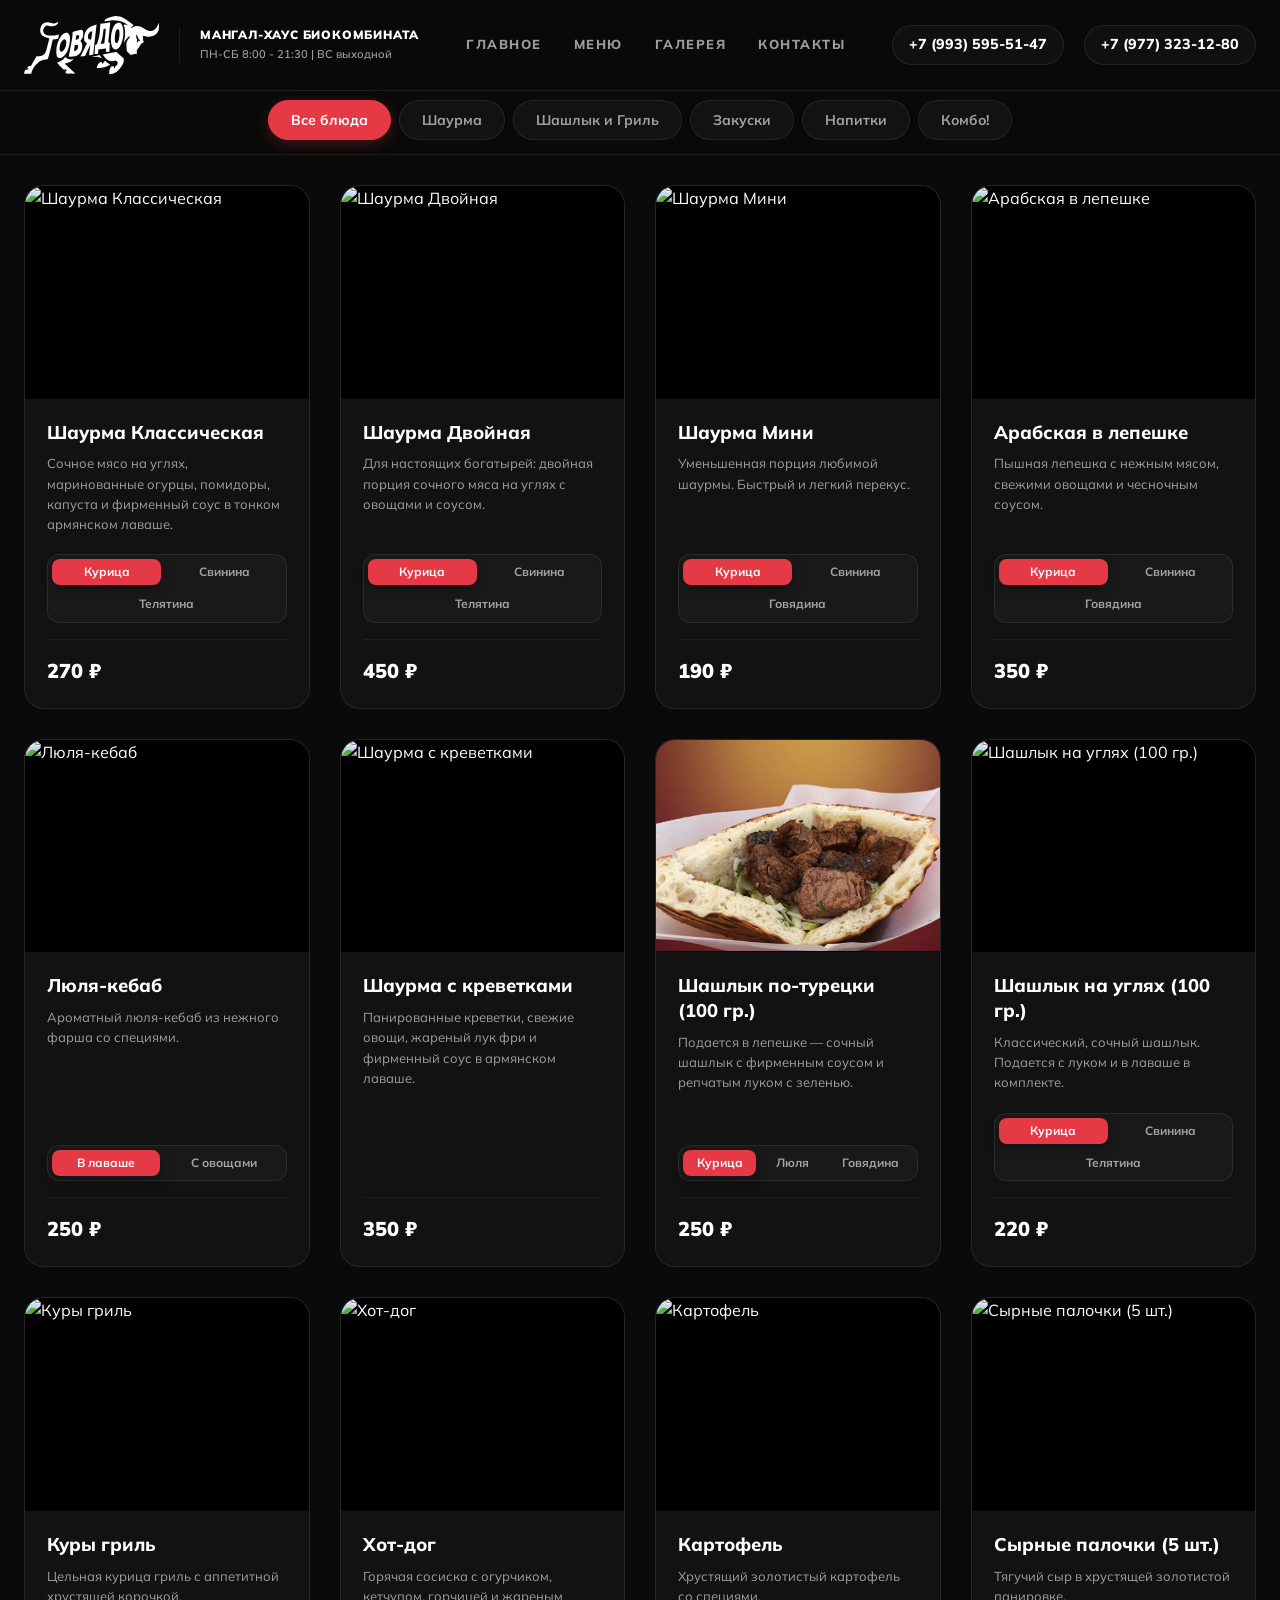
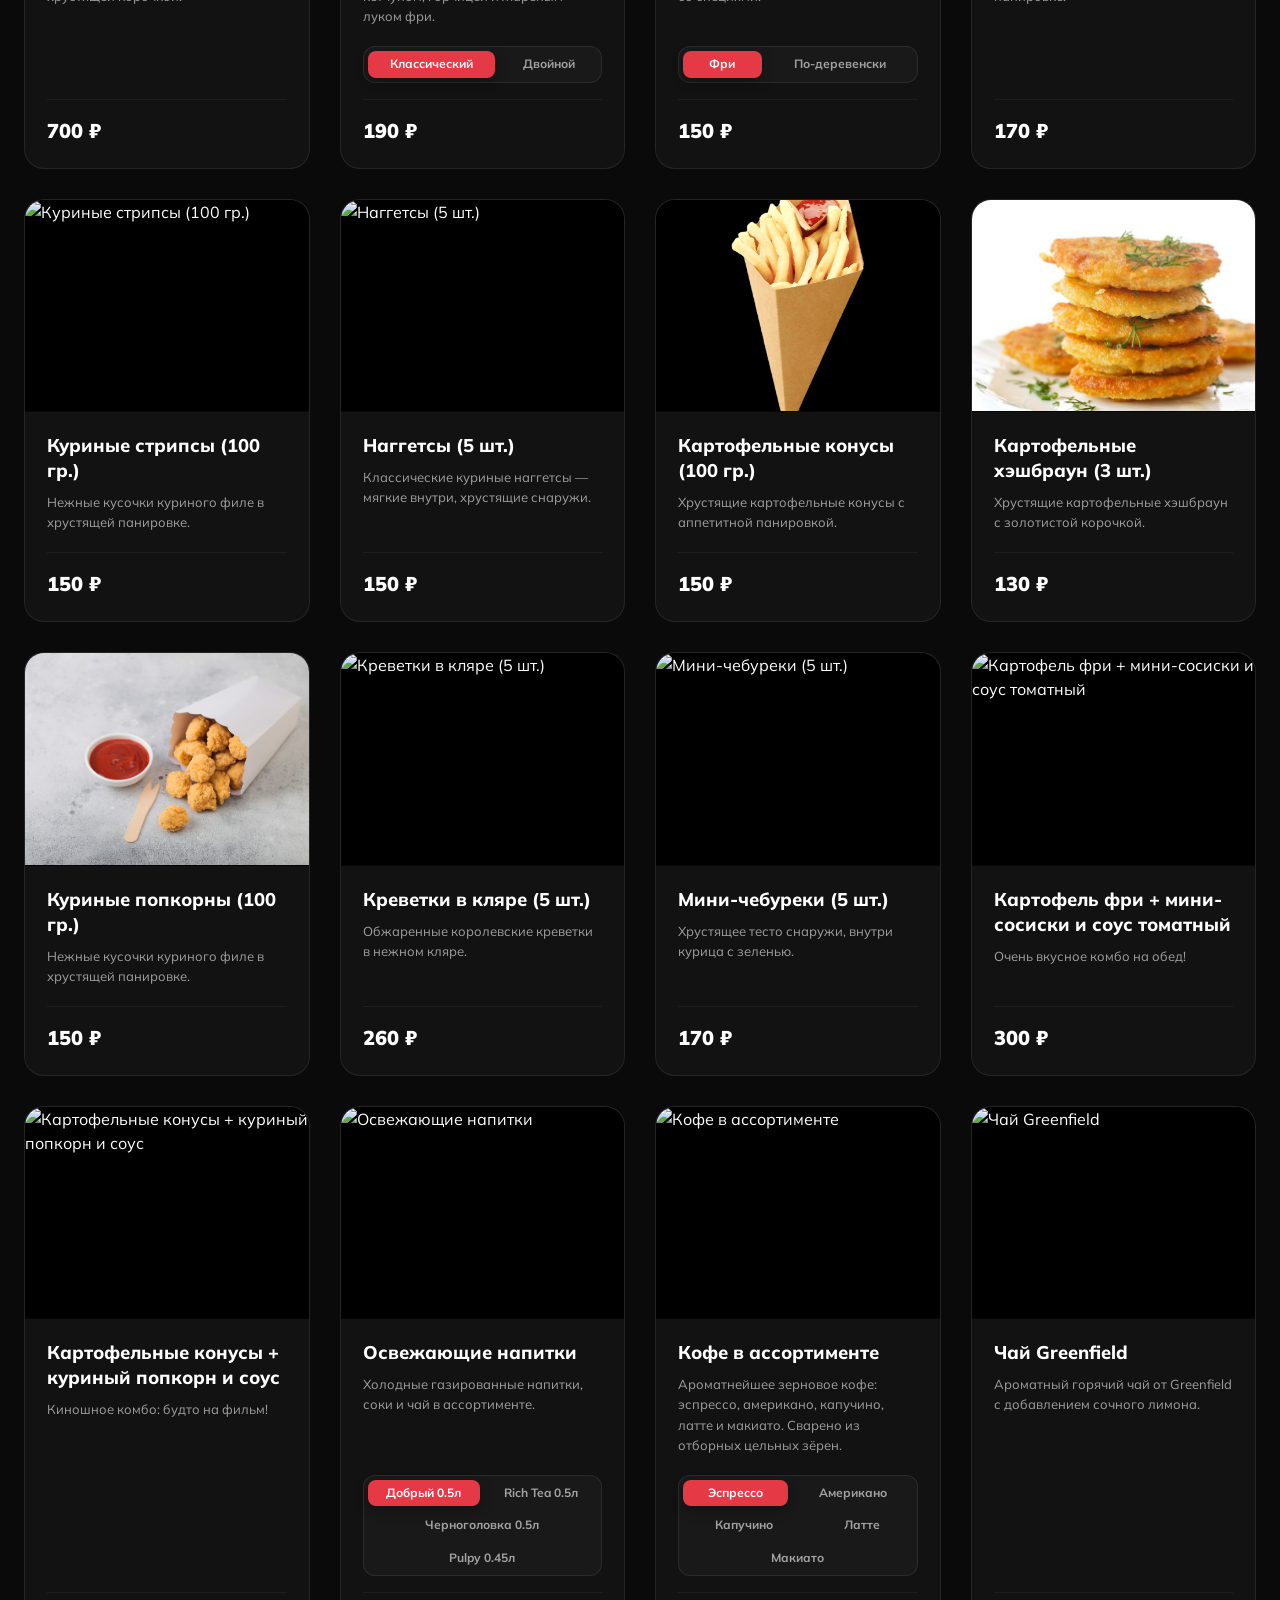
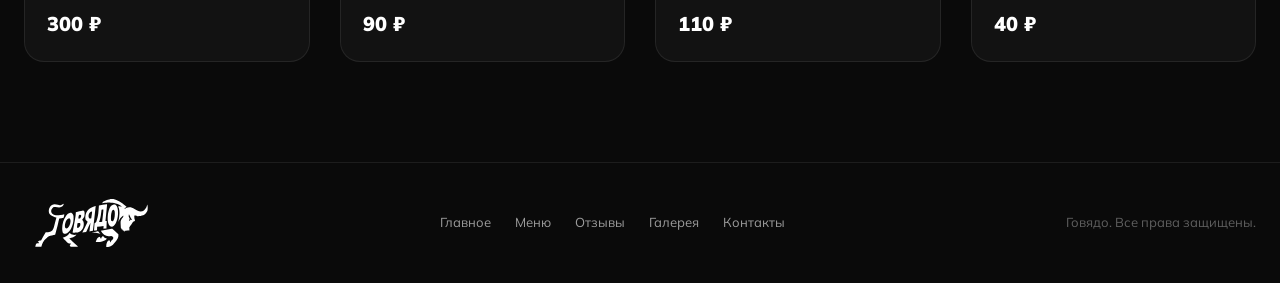
==== menu.html @ 311cba21 "paraer" ====
<!DOCTYPE html>
<html lang="ru">
<head>
    <meta charset="UTF-8">
    <meta name="viewport" content="width=device-width, initial-scale=1.0, maximum-scale=5.0">
    <title>Меню - Говядо</title>
    <meta name="description" content="Выбирайте блюдо на вкус и звоните на +79773231280 или +79935955147.">
    <link rel="preconnect" href="https://fonts.googleapis.com">
    <link rel="preconnect" href="https://fonts.gstatic.com" crossorigin>
    <link href="https://fonts.googleapis.com/css2?family=Mulish:wght@400;500;600;700;800;900&display=swap" rel="stylesheet">
    <link rel="stylesheet" href="assets/css/main.css?v=67.3">
    <link rel="icon" type="image/svg+xml" href="favicon.svg">

    <!-- Yandex.Metrika counter -->
    <script type="text/javascript">
        (function(m,e,t,r,i,k,a){
            m[i]=m[i]||function(){(m[i].a=m[i].a||[]).push(arguments)};
            m[i].l=1*new Date();
            for (var j = 0; j < document.scripts.length; j++) {if (document.scripts[j].src === r) { return; }}
            k=e.createElement(t),a=e.getElementsByTagName(t)[0],k.async=1,k.src=r,a.parentNode.insertBefore(k,a)
        })(window, document,'script','https://mc.yandex.ru/metrika/tag.js?id=110276403', 'ym');

        ym(110276403, 'init', {ssr:true, webvisor:true, clickmap:true, ecommerce:"dataLayer", referrer: document.referrer, url: location.href, accurateTrackBounce:true, trackLinks:true});
    </script>
    <noscript><div><img src="https://mc.yandex.ru/watch/110276403" style="position:absolute; left:-9999px;" alt="" /></div></noscript>
    <!-- /Yandex.Metrika counter -->
</head>
<body class="page-menu">

    <!-- Шапка -->
    <header class="header">
        <div class="nav__backdrop"></div>
        <div class="header__inner">
            <div class="header__left">
                <a href="./" class="logo">
                    <img src="assets/images/logo-white.svg" alt="Говядо" class="logo__img">
                </a>
                <div class="header__shop-info">
                    <span class="shop-info__title">Мангал-хаус Биокомбината</span>
                    <span class="shop-info__subtitle">ПН-СБ 8:00 - 21:30 | ВС выходной</span>
                </div>
            </div>
            
            <nav class="nav">
                <a href="./" class="nav__link">Главное</a>
                <a href="menu" class="nav__link">Меню</a>
                <a href="./#gallery" class="nav__link">Галерея</a>
                <a href="./#contacts" class="nav__link">Контакты</a>
            </nav>

            <div class="header__right">
                <a href="tel:+79935955147" class="header__phone">+7 (993) 595-51-47</a>
                <a href="tel:+79773231280" class="header__phone">+7 (977) 323-12-80</a>
                <button class="nav__toggle" aria-label="Открыть меню">
                    <span></span>
                    <span></span>
                    <span></span>
                </button>
            </div>
        </div>
    </header>

    <!-- Категории -->
    <div class="menu-categories">
        <div class="menu-categories__inner">
            <button class="category-btn category-btn--active" data-category="all">Все блюда</button>
            <button class="category-btn" data-category="shawarma">Шаурма</button>
            <button class="category-btn" data-category="grill">Шашлык и Гриль</button>
            <button class="category-btn" data-category="snacks">Закуски</button>
            <button class="category-btn" data-category="drinks">Напитки</button>
            <button class="category-btn" data-category="combos">Комбо!</button>
        </div>
    </div>

    <!-- Секция карточек -->
    <main class="menu-section">
        <div class="container">
            <div class="menu-grid" id="menu-grid">
                <!-- Карточки добавляются динамически из main.js -->
            </div>
        </div>
    </main>

    <!-- Модалка -->
    <div class="modal" id="dish-modal" role="dialog" aria-hidden="true">
        <div class="modal__backdrop"></div>
        <div class="modal__container">
            <button class="modal__close" aria-label="Закрыть окно">
                <svg width="20" height="20" viewBox="0 0 24 24" fill="none" stroke="currentColor" stroke-width="2.5" stroke-linecap="round" stroke-linejoin="round">
                    <line x1="18" y1="6" x2="6" y2="18"></line>
                    <line x1="6" y1="6" x2="18" y2="18"></line>
                </svg>
            </button>
            <div class="modal__grid">
                <div class="modal__image-wrapper">
                    <img src="" alt="" class="modal__image" id="modal-img">
                </div>
                <div class="modal__info">
                    <span class="modal__badge" id="modal-badge">На углях 🔥</span>
                    <h2 class="modal__title" id="modal-title">Название блюда</h2>
                    <p class="modal__desc" id="modal-desc">Состав блюда и его подробное описание...</p>
                    
                    <!-- Вариации внутри модалки -->
                    <div class="modal__variations-wrapper" id="modal-variations-container" style="display:none;">
                        <span class="modal__section-title">Выбор основы:</span>
                        <div class="modal__variations" id="modal-variations-list">
                            <!-- Кнопки вариаций генерируются JS -->
                        </div>
                    </div>

                    <div class="modal__footer">
                        <div class="modal__price-block">
                            <span class="modal__price-label">Цена</span>
                            <div class="modal__price"><span id="modal-price-val">0</span> ₽</div>
                        </div>
                        <div class="modal__action-card">
                            <p class="modal__action-text">Сайт работает в режиме витрины. Ждем вас в гости или звоните:</p>
                            <a href="tel:+79935955147" class="modal__phone-btn">+7 (993) 595-51-47</a>
                            <a href="tel:+79773231280" class="modal__phone-btn">+7 (977) 323-12-80</a>
                        </div>
                    </div>
                </div>
            </div>
        </div>
    </div>

    <!-- Подвал -->
    <footer class="footer">
        <div class="container">
            <div class="footer__inner">
                <a href="#" class="logo">
                    <img src="assets/images/logo-white.svg" alt="Говядо" class="logo__img">
                </a>
                <nav class="footer__nav">
                    <a href="./#hero">Главное</a>
                    <a href="menu">Меню</a>
                    <a href="./#reviews">Отзывы</a>
                    <a href="./#gallery">Галерея</a>
                    <a href="./#contacts">Контакты</a>
                </nav>
                <p class="footer__copy">Говядо. Все права защищены.</p>
            </div>
        </div>
    </footer>

    <script src="assets/js/main.js?v=67.4"></script>
</body>
</html>
---- assets/css/main.css ----
/* ============================================
   Говядо — Unified Production Stylesheet
   Font: Mulish (weights 400,500,600,700,800,900)
   ============================================ */

/* ============================================
   CSS Variables & Reset
   ============================================ */
:root {
    --font-main: 'Mulish', -apple-system, BlinkMacSystemFont, 'Segoe UI', Roboto, sans-serif;
    --color-bg: #0a0a0a;
    --color-bg-secondary: #0f0f0f;
    --color-surface: #121212;
    --color-surface-hover: #181818;
    --color-accent: #e63946;
    --color-accent-hover: #f2525f;
    --color-accent-dark: #c42b38;
    --color-text: #ffffff;
    --color-text-muted: rgba(255, 255, 255, 0.6);
    --color-text-dim: rgba(255, 255, 255, 0.35);
    --color-border: rgba(255, 255, 255, 0.08);
    --color-border-hover: rgba(230, 57, 70, 0.25);
    --radius-sm: 8px;
    --radius-md: 12px;
    --radius-lg: 16px;
    --radius-xl: 20px;
    --radius-pill: 30px;
    --shadow-sm: 0 4px 12px rgba(0, 0, 0, 0.3);
    --shadow-md: 0 12px 35px rgba(0, 0, 0, 0.5);
    --shadow-accent: 0 4px 15px rgba(230, 57, 70, 0.25);
    --transition-fast: 0.2s cubic-bezier(0.25, 1, 0.5, 1);
    --transition-base: 0.3s cubic-bezier(0.25, 1, 0.5, 1);
    --transition-slow: 0.6s cubic-bezier(0.25, 1, 0.5, 1);
}

*, *::before, *::after {
    margin: 0;
    padding: 0;
    box-sizing: border-box;
}

html {
    scroll-behavior: smooth;
    font-size: 16px;
    -webkit-text-size-adjust: 100%;
    -webkit-font-smoothing: antialiased;
    -moz-osx-font-smoothing: grayscale;
}

body {
    font-family: var(--font-main);
    background-color: var(--color-bg);
    color: var(--color-text);
    line-height: 1.5;
    overflow-x: hidden;
    font-weight: 400;
}

a {
    color: inherit;
    text-decoration: none;
    font-family: var(--font-main);
}

button {
    font-family: var(--font-main);
}

img {
    max-width: 100%;
    height: auto;
    display: block;
}

.container {
    width: 100%;
    max-width: 1280px;
    margin: 0 auto;
    padding: 0 20px;
}

/* ============================================
   Header / Navigation (Додо-дизайн)
   ============================================ */
.header {
    position: fixed;
    top: 0;
    left: 0;
    right: 0;
    z-index: 1000;
    padding: 16px 0;
    background: rgba(10, 10, 10, 0.85);
    backdrop-filter: blur(20px);
    -webkit-backdrop-filter: blur(20px);
    border-bottom: 1px solid var(--color-border);
    transition: padding var(--transition-base), background var(--transition-base);
}

.header--scrolled {
    padding: 10px 0;
    background: rgba(10, 10, 10, 0.95);
}

.header__inner {
    display: flex;
    align-items: center;
    justify-content: space-between;
    max-width: 1280px;
    margin: 0 auto;
    padding: 0 20px;
    position: relative;
    z-index: 1001;
}

.header__left {
    display: flex;
    align-items: center;
    gap: 20px;
}

.header__shop-info {
    display: flex;
    flex-direction: column;
    border-left: 1px solid var(--color-border);
    padding-left: 20px;
}

.shop-info__title {
    font-size: 0.75rem;
    font-weight: 900;
    text-transform: uppercase;
    letter-spacing: 0.8px;
    color: var(--color-text);
}

.shop-info__subtitle {
    font-size: 0.7rem;
    font-weight: 600;
    color: var(--color-text-muted);
    margin-top: 2px;
}

.header__right {
    display: flex;
    align-items: center;
    gap: 20px;
}

.header__phone {
    font-size: 0.9rem;
    font-weight: 800;
    color: var(--color-text);
    transition: color var(--transition-fast), transform var(--transition-fast);
    padding: 8px 16px;
    background: rgba(255, 255, 255, 0.03);
    border: 1px solid var(--color-border);
    border-radius: var(--radius-pill);
}

.header__phone:hover {
    color: var(--color-accent);
    border-color: var(--color-border-hover);
    transform: translateY(-1px);
}

.nav__backdrop {
    position: fixed;
    inset: 0;
    background: rgba(0, 0, 0, 0.7);
    backdrop-filter: blur(8px);
    -webkit-backdrop-filter: blur(8px);
    opacity: 0;
    visibility: hidden;
    transition: opacity 0.4s ease, visibility 0.4s ease;
    z-index: 998;
}

.nav--open .nav__backdrop {
    opacity: 1;
    visibility: visible;
}

.logo__img {
    display: block;
    width: 120px;
    height: auto;
    max-width: 220px;
    transition: width var(--transition-base);
}

.header--scrolled .logo__img {
    width: 105px;
}

.nav {
    display: flex;
    gap: 32px;
}

.nav__link {
    font-family: var(--font-main);
    font-size: 0.8125rem;
    font-weight: 800;
    text-transform: uppercase;
    letter-spacing: 1.5px;
    color: var(--color-text-muted);
    transition: color var(--transition-fast);
    position: relative;
    padding: 6px 0;
}

.nav__link::after {
    content: '';
    position: absolute;
    bottom: 0;
    left: 0;
    width: 0;
    height: 2px;
    background: var(--color-accent);
    transition: width var(--transition-base);
}

.nav__link:hover,
.nav__link--active {
    color: var(--color-text);
}

.nav__link:hover::after,
.nav__link--active::after {
    width: 100%;
}

.nav__toggle {
    display: none;
    flex-direction: column;
    gap: 5px;
    background: none;
    border: none;
    cursor: pointer;
    padding: 4px;
}

.nav__toggle span {
    display: block;
    width: 26px;
    height: 2px;
    background: var(--color-text);
    transition: all var(--transition-base);
}

/* ============================================
   Hero Section
   ============================================ */
.hero {
    position: relative;
    min-height: 100vh;
    min-height: 100dvh;
    display: flex;
    flex-direction: column;
    align-items: center;
    justify-content: center;
    overflow: hidden;
    padding-top: 100px;
    padding-bottom: 60px;
}

.hero__bg {
    position: absolute;
    inset: 0;
    z-index: 1;
    background:
        radial-gradient(circle at 50% 50%, rgba(230, 57, 70, 0.15) 0%, transparent 60%),
        var(--color-bg);
}

.hero__bg-overlay {
    position: absolute;
    inset: 0;
    background: radial-gradient(circle at 50% 100%, rgba(230, 57, 70, 0.08) 0%, transparent 50%);
}

.hero__marquee {
    position: absolute;
    inset: 0;
    display: flex;
    flex-direction: column;
    justify-content: center;
    gap: 16px;
    z-index: 2;
    overflow: hidden;
    opacity: 0.7;
}

.marquee-row {
    display: flex;
    width: 100%;
    overflow: hidden;
    user-select: none;
}

.marquee-track {
    display: flex;
    width: max-content;
    will-change: transform;
}

.marquee-row--left .marquee-track {
    animation: marquee-left 28s linear infinite;
}

.marquee-row--right .marquee-track {
    animation: marquee-right 28s linear infinite;
}

.marquee-group {
    display: flex;
    align-items: center;
    justify-content: space-around;
    min-width: 100%;
    gap: 40px;
    padding-right: 40px;
}

.marquee-group span {
    font-family: var(--font-main);
    font-size: clamp(2.5rem, 8vw, 6.5rem);
    font-weight: 900;
    text-transform: uppercase;
    letter-spacing: 6px;
    color: rgba(255, 255, 255, 0.035);
}

@keyframes marquee-left {
    0% { transform: translate3d(0, 0, 0); }
    100% { transform: translate3d(-50%, 0, 0); }
}

@keyframes marquee-right {
    0% { transform: translate3d(-50%, 0, 0); }
    100% { transform: translate3d(0, 0, 0); }
}

.hero__product-wrapper {
    position: relative;
    display: flex;
    justify-content: center;
    align-items: center;
    width: clamp(260px, 42vw, 440px);
    margin: 20px auto;
    z-index: 3;
}

.hero__product-img {
    width: 100%;
    height: auto;
    position: relative;
    z-index: 5;
    filter: drop-shadow(0 20px 40px rgba(0, 0, 0, 0.8));
    animation: mainProductFloat 6s ease-in-out infinite;
}

@keyframes mainProductFloat {
    0%, 100% { transform: translateY(0) rotate(0deg); }
    50% { transform: translateY(-12px) rotate(1.5deg); }
}

.hero__fire-glow {
    position: absolute;
    bottom: -35px;
    left: 50%;
    transform: translateX(-50%);
    width: 180px;
    height: 90px;
    background: radial-gradient(ellipse at bottom, 
        rgba(230, 57, 70, 0.9) 0%, 
        rgba(255, 107, 0, 0.6) 35%, 
        rgba(255, 215, 0, 0.2) 65%, 
        transparent 85%);
    filter: blur(24px);
    mix-blend-mode: screen;
    z-index: 4;
    animation: fireBreathing 3s ease-in-out infinite alternate;
    pointer-events: none;
}

.hero__fire-sparks {
    position: absolute;
    bottom: -15px;
    left: 50%;
    transform: translateX(-50%);
    width: 130px;
    height: 150px;
    background-image: 
        radial-gradient(circle at 25% 85%, rgba(255,140,0,0.85) 1.5px, transparent 1.5px),
        radial-gradient(circle at 65% 45%, rgba(255,69,0,0.9) 2px, transparent 2px),
        radial-gradient(circle at 45% 95%, rgba(255,223,0,0.9) 1px, transparent 1px),
        radial-gradient(circle at 80% 65%, rgba(255,69,0,0.8) 2px, transparent 2px),
        radial-gradient(circle at 15% 55%, rgba(255,140,0,0.7) 1.5px, transparent 1.5px);
    background-size: 100% 100%;
    opacity: 0.6;
    filter: blur(0.5px);
    mix-blend-mode: screen;
    z-index: 4;
    animation: sparksRise 4.5s linear infinite;
    pointer-events: none;
}

@keyframes fireBreathing {
    0% { transform: translateX(-50%) scale(0.9) rotate(-1deg); opacity: 0.75; }
    100% { transform: translateX(-50%) scale(1.15) rotate(1deg); opacity: 1; }
}

@keyframes sparksRise {
    0% { transform: translateX(-50%) translateY(25px); opacity: 0; }
    15% { opacity: 0.85; }
    85% { opacity: 0.5; }
    100% { transform: translateX(-50%) translateY(-55px); opacity: 0; }
}

.hero__float {
    position: absolute;
    width: clamp(65px, 11vw, 110px);
    height: auto;
    pointer-events: none;
    will-change: transform;
    filter: drop-shadow(0 12px 24px rgba(0, 0, 0, 0.6));
}

.hero__float--bg {
    z-index: 2;
}

.hero__float--fg {
    z-index: 6;
}

.float-tea {
    top: 5%;
    left: -12%;
    animation: floatBK1 16s ease-in-out infinite;
    filter: drop-shadow(0 10px 20px rgba(0, 0, 0, 0.5)) blur(1px);
}

.float-coffee {
    top: 40%;
    right: -14%;
    animation: floatBK2 18s ease-in-out infinite;
    filter: drop-shadow(0 10px 20px rgba(0, 0, 0, 0.5)) blur(1.5px);
}

.float-fries {
    bottom: 2%;
    left: -15%;
    animation: floatBK3 14s ease-in-out infinite;
}

.float-kebab {
    top: -10%;
    right: -6%;
    animation: floatBK4 20s ease-in-out infinite;
}

@keyframes floatBK1 {
    0% { transform: translate3d(0, 0, 0) rotate(0deg) scale(0.95); }
    33% { transform: translate3d(-12px, -18px, 0) rotate(7deg) scale(1.02); }
    66% { transform: translate3d(10px, 12px, 0) rotate(-6deg) scale(0.93); }
    100% { transform: translate3d(0, 0, 0) rotate(0deg) scale(0.95); }
}

@keyframes floatBK2 {
    0% { transform: translate3d(0, 0, 0) rotate(0deg) scale(0.9); }
    50% { transform: translate3d(15px, -25px, 0) rotate(-14deg) scale(0.97); }
    100% { transform: translate3d(0, 0, 0) rotate(0deg) scale(0.9); }
}

@keyframes floatBK3 {
    0% { transform: translate3d(0, 0, 0) rotate(0deg) scale(1.05); }
    50% { transform: translate3d(-10px, 20px, 0) rotate(12deg) scale(0.98); }
    100% { transform: translate3d(0, 0, 0) rotate(0deg) scale(1.05); }
}

@keyframes floatBK4 {
    0% { transform: translate3d(0, 0, 0) rotate(0deg) scale(1); }
    33% { transform: translate3d(18px, 12px, 0) rotate(-9deg) scale(1.06); }
    66% { transform: translate3d(-8px, -15px, 0) rotate(8deg) scale(0.96); }
    100% { transform: translate3d(0, 0, 0) rotate(0deg) scale(1); }
}

.hero__cta {
    position: relative;
    z-index: 10;
    text-align: center;
    padding: 0 20px;
    margin-top: 10px;
}

.hero__title {
    font-family: var(--font-main);
    font-size: clamp(2.2rem, 7vw, 4.8rem);
    font-weight: 900;
    text-transform: uppercase;
    letter-spacing: 4px;
    margin-bottom: 12px;
    color: var(--color-text);
    text-shadow: 0 4px 15px rgba(0, 0, 0, 0.8);
}

.hero__subtitle {
    font-family: var(--font-main);
    font-size: clamp(0.95rem, 3vw, 1.25rem);
    font-weight: 700;
    color: rgba(255, 255, 255, 0.85);
    max-width: 600px;
    margin: 0 auto 28px;
    line-height: 1.6;
    text-shadow: 0 2px 8px rgba(0, 0, 0, 0.8);
}

.hero__btn {
    display: inline-block;
    background: var(--color-accent);
    color: var(--color-text);
    padding: 16px 40px;
    border-radius: var(--radius-pill);
    font-weight: 800;
    font-size: 0.9375rem;
    text-transform: uppercase;
    letter-spacing: 1.5px;
    box-shadow: var(--shadow-accent);
    transition: background var(--transition-fast), transform var(--transition-fast), box-shadow var(--transition-fast);
}

.hero__btn:hover {
    background: var(--color-accent-hover);
    transform: translateY(-2px);
    box-shadow: 0 6px 20px rgba(230, 57, 70, 0.4);
}

/* ============================================
   Section Typography
   ============================================ */
.section-title {
    font-family: var(--font-main);
    font-size: clamp(1.8rem, 5vw, 2.75rem);
    font-weight: 900;
    text-transform: uppercase;
    letter-spacing: 3px;
    text-align: center;
    margin-bottom: 40px;
    color: var(--color-text);
    position: relative;
}

.section-title::after {
    content: '';
    display: block;
    width: 50px;
    height: 3px;
    background: var(--color-accent);
    margin: 14px auto 0;
}

/* ============================================
   About Section (Додо-плитки контроля качества)
   ============================================ */
.about {
    padding: 100px 0;
    background: var(--color-bg);
}

.about__subtitle {
    font-family: var(--font-main);
    font-size: clamp(0.95rem, 3vw, 1.1rem);
    font-weight: 500;
    color: var(--color-text-muted);
    text-align: center;
    max-width: 720px;
    margin: -15px auto 48px;
    line-height: 1.6;
}

.about__features {
    display: grid;
    grid-template-columns: 1fr;
    gap: 24px;
}

.about__feature {
    display: flex;
    flex-direction: column;
    align-items: flex-start;
    padding: 32px;
    background: var(--color-surface);
    border-radius: var(--radius-xl);
    border: 1px solid var(--color-border);
    transition: border-color var(--transition-base), transform var(--transition-base), box-shadow var(--transition-base);
}

.about__feature:hover {
    border-color: var(--color-border-hover);
    transform: translateY(-4px);
    box-shadow: var(--shadow-md);
}

.about__feature-icon {
    font-size: 2.2rem;
    margin-bottom: 20px;
    line-height: 1;
}

.about__feature-title {
    font-family: var(--font-main);
    font-size: 1.25rem;
    font-weight: 800;
    margin-bottom: 12px;
    color: var(--color-text);
    letter-spacing: 0.5px;
}

.about__feature-text {
    font-family: var(--font-main);
    font-size: 0.875rem;
    color: var(--color-text-muted);
    line-height: 1.6;
}

/* ============================================
   Gallery Section (Адаптировано и исправлено)
   ============================================ */
.gallery {
    padding: 80px 0;
    background: var(--color-bg-secondary);
}

.gallery__slider {
    position: relative;
    display: flex;
    align-items: center;
    gap: 16px;
}

.gallery__viewport {
    flex: 1;
    overflow: hidden;
    border-radius: var(--radius-lg);
    border: 1px solid var(--color-border);
    background: var(--color-bg);
    aspect-ratio: 16 / 9; 
    position: relative;
}

.gallery__track {
    display: flex;
    height: 100%;
    transition: transform var(--transition-slow);
    will-change: transform;
}

.gallery__slide {
    flex: 0 0 100%;
    width: 100%;
    height: 100%;
    display: flex;
    align-items: center;
    justify-content: center;
    background: var(--color-bg);
    overflow: hidden;
}

.gallery__slide img {
    width: 100%;
    height: 100%;
    object-fit: contain;
    object-position: center;
    display: block;
}

.gallery__btn {
    flex-shrink: 0;
    width: 48px;
    height: 48px;
    border-radius: 50%;
    border: 1px solid rgba(255, 255, 255, 0.1);
    background: rgba(255, 255, 255, 0.05);
    color: var(--color-text);
    cursor: pointer;
    display: flex;
    align-items: center;
    justify-content: center;
    transition: all var(--transition-fast);
    backdrop-filter: blur(8px);
}

.gallery__btn:hover {
    background: var(--color-accent);
    border-color: var(--color-accent);
    transform: scale(1.1);
}

.gallery__btn:active {
    transform: scale(0.95);
}

.gallery__btn--prev {
    order: -1;
}

.gallery__dots {
    display: flex;
    justify-content: center;
    gap: 8px;
    margin-top: 24px;
}

.gallery__dot {
    width: 8px;
    height: 8px;
    border-radius: 50%;
    border: none;
    background: rgba(255, 255, 255, 0.15);
    cursor: pointer;
    transition: all var(--transition-base);
    padding: 0;
}

.gallery__dot--active {
    background: var(--color-accent);
    transform: scale(1.3);
}

/* ============================================
   Reviews Section
   ============================================ */
.reviews {
    padding: 80px 0;
    background: var(--color-bg);
}

.reviews__widget-wrapper {
    display: flex;
    justify-content: center;
    align-items: center;
    width: 100%;
    margin-top: 20px;
}

.reviews__widget {
    position: relative;
    width: 100%;
    max-width: 560px;
    height: 540px;
    overflow: hidden;
    background: #ffffff;
    border: 1px solid var(--color-border);
    border-radius: var(--radius-lg);
    box-shadow: var(--shadow-md);
    transition: transform var(--transition-base), border-color var(--transition-base), box-shadow var(--transition-base);
}

.reviews__widget:hover {
    transform: translateY(-4px);
    border-color: var(--color-border-hover);
    box-shadow: 0 12px 40px rgba(230, 57, 70, 0.15);
}

.reviews__iframe {
    width: 100%;
    height: 100%;
    border: none;
    box-sizing: border-box;
    display: block;
}

.reviews__yandex-link {
    box-sizing: border-box;
    text-decoration: none;
    color: #b3b3b3;
    font-size: 10px;
    font-family: 'YS Text', var(--font-main), sans-serif;
    padding: 0 20px;
    position: absolute;
    bottom: 8px;
    width: 100%;
    text-align: center;
    left: 0;
    overflow: hidden;
    text-overflow: ellipsis;
    white-space: nowrap;
    z-index: 2;
    transition: color var(--transition-fast);
}

.reviews__yandex-link:hover {
    color: var(--color-accent);
}

/* ============================================
   MENU PAGE — Interactive Dodo-style
   ============================================ */
.page-menu {
    padding-top: 86px;
}

.menu-section {
    padding: 30px 0 100px;
    background: var(--color-bg);
}

/* Sticky Categories Bar */
.menu-categories {
    position: sticky;
    top: 86px;
    background: rgba(10, 10, 10, 0.85);
    backdrop-filter: blur(20px);
    -webkit-backdrop-filter: blur(20px);
    z-index: 100;
    border-bottom: 1px solid var(--color-border);
    padding: 14px 0;
    overflow-x: auto;
    white-space: nowrap;
    scrollbar-width: none;
    -webkit-overflow-scrolling: touch;
    transition: top var(--transition-base);
}

.menu-categories::-webkit-scrollbar {
    display: none;
}

.menu-categories__inner {
    display: flex;
    justify-content: center;
    gap: 8px;
    max-width: 1280px;
    margin: 0 auto;
    padding: 0 20px;
}

.category-btn {
    font-family: var(--font-main);
    background: var(--color-surface);
    color: var(--color-text-muted);
    border: 1px solid var(--color-border);
    padding: 10px 22px;
    border-radius: var(--radius-pill);
    font-size: 0.875rem;
    font-weight: 700;
    cursor: pointer;
    transition: all var(--transition-fast);
    white-space: nowrap;
}

.category-btn:hover {
    color: var(--color-text);
    border-color: rgba(255, 255, 255, 0.15);
}

.category-btn--active {
    background: var(--color-accent) !important;
    color: var(--color-text) !important;
    border-color: var(--color-accent) !important;
    box-shadow: var(--shadow-accent);
}

/* Grid layout */
.menu-grid {
    display: grid;
    grid-template-columns: 1fr;
    gap: 20px;
}

/* Dodo-Style Premium Menu Card */
.menu-card {
    background: var(--color-surface);
    border: 1px solid var(--color-border);
    border-radius: var(--radius-xl);
    overflow: hidden;
    display: flex;
    flex-direction: column;
    height: 100%;
    transition: border-color var(--transition-base), transform var(--transition-base), box-shadow var(--transition-base);
    cursor: pointer; 
}

.menu-card:hover {
    border-color: var(--color-border-hover);
    transform: translateY(-4px);
    box-shadow: var(--shadow-md);
}

.menu-card__img-wrapper {
    position: relative;
    width: 100%;
    aspect-ratio: 4 / 3;
    overflow: hidden;
    background: #000;
    border-bottom: 1px solid rgba(255, 255, 255, 0.02);
}

.menu-card__img {
    width: 100%;
    height: 100%;
    object-fit: cover;
    transition: transform var(--transition-slow);
}

.menu-card:hover .menu-card__img {
    transform: scale(1.04);
}

.menu-card__content {
    padding: 22px;
    flex-grow: 1;
    display: flex;
    flex-direction: column;
}

.menu-card__title {
    font-family: var(--font-main);
    font-size: 1.15rem;
    font-weight: 800;
    color: var(--color-text);
    margin-bottom: 8px;
    line-height: 1.35;
}

.menu-card__desc {
    font-family: var(--font-main);
    font-size: 0.8125rem;
    font-weight: 400;
    color: var(--color-text-muted);
    line-height: 1.55;
    margin-bottom: 20px;
    flex-grow: 1;
}

/* Вариации на карточке (Додо-переключатели) */
.card-variations {
    display: flex;
    flex-wrap: wrap;
    gap: 6px;
    margin-top: auto; 
    margin-bottom: 16px;
    background: rgba(255, 255, 255, 0.03);
    padding: 4px;
    border-radius: var(--radius-md);
    border: 1px solid var(--color-border);
}

.variation-btn {
    flex: 1 1 auto;
    min-width: 0;
    padding: 6px 12px;
    font-size: 0.75rem;
    font-weight: 700;
    line-height: 1.2;
    border-radius: var(--radius-sm);
    border: none;
    background: transparent;
    color: var(--color-text-muted);
    cursor: pointer;
    white-space: nowrap;
    transition: all var(--transition-fast);
}

.variation-btn:hover {
    color: var(--color-text);
}

.variation-btn--active {
    background: var(--color-accent);
    color: var(--color-text) !important;
    box-shadow: var(--shadow-sm);
}

/* Футер карточки (только цена) */
.menu-card__footer {
    display: flex;
    align-items: center;
    border-top: 1px solid rgba(255, 255, 255, 0.05);
    padding-top: 16px;
    margin-top: auto; 
}

.menu-card__price {
    font-family: var(--font-main);
    font-size: 1.25rem;
    font-weight: 900;
    color: var(--color-text);
    white-space: nowrap;
}

.price-val {
    font-family: var(--font-main);
}

/* Додо-кнопка вместо стандартного "Купить" */
.menu-card__action-btn {
    background: rgba(230, 57, 70, 0.1);
    color: var(--color-accent);
    border: 1px solid rgba(230, 57, 70, 0.25);
    padding: 8px 18px;
    border-radius: var(--radius-pill);
    font-size: 0.8125rem;
    font-weight: 800;
    cursor: pointer;
    transition: all var(--transition-fast);
}

.menu-card:hover .menu-card__action-btn {
    background: var(--color-accent);
    color: var(--color-text);
    border-color: var(--color-accent);
    box-shadow: var(--shadow-accent);
}

/* ============================================
   Додо-модальное окно просмотра (Modal Detail)
   ============================================ */
.modal {
    position: fixed;
    inset: 0;
    z-index: 1200;
    display: flex;
    align-items: center;
    justify-content: center;
    opacity: 0;
    visibility: hidden;
    transition: opacity var(--transition-base), visibility var(--transition-base);
}

.modal--open {
    opacity: 1;
    visibility: visible;
}

.modal__backdrop {
    position: absolute;
    inset: 0;
    background: rgba(0, 0, 0, 0.8);
    backdrop-filter: blur(12px);
}

.modal__container {
    position: relative;
    z-index: 2;
    background: var(--color-surface);
    border: 1px solid var(--color-border);
    border-radius: var(--radius-xl);
    width: 90%;
    max-width: 800px;
    max-height: 90vh;
    max-height: 90dvh;
    overflow-y: auto;
    box-shadow: var(--shadow-md);
    transform: scale(0.95);
    transition: transform var(--transition-base);
}

.modal--open .modal__container {
    transform: scale(1);
}

.modal__close {
    position: absolute;
    top: 16px;
    right: 16px;
    background: rgba(255, 255, 255, 0.05);
    border: 1px solid var(--color-border);
    border-radius: 50%;
    color: var(--color-text);
    width: 36px;
    height: 36px;
    display: flex;
    align-items: center;
    justify-content: center;
    cursor: pointer;
    transition: all var(--transition-fast);
    z-index: 10;
}

.modal__close:hover {
    background: var(--color-accent);
    border-color: var(--color-accent);
}

.modal__grid {
    display: grid;
    grid-template-columns: 1fr;
    gap: 24px;
    padding: 24px;
}

.modal__image-wrapper {
    background: #000;
    border-radius: var(--radius-lg);
    overflow: hidden;
    aspect-ratio: 4 / 3;
    display: flex;
    align-items: center;
    justify-content: center;
    border: 1px solid rgba(255, 255, 255, 0.03);
}

.modal__image {
    width: 100%;
    height: 100%;
    object-fit: cover;
    transition: opacity var(--transition-fast);
}

.modal__info {
    display: flex;
    flex-direction: column;
    justify-content: space-between;
}

.modal__badge {
    align-self: flex-start;
    background: rgba(230, 57, 70, 0.1);
    color: var(--color-accent);
    border: 1px solid rgba(230, 57, 70, 0.2);
    padding: 4px 12px;
    border-radius: var(--radius-pill);
    font-size: 0.7rem;
    font-weight: 800;
    letter-spacing: 0.5px;
    margin-bottom: 12px;
}

.modal__title {
    font-size: 1.5rem;
    font-weight: 900;
    line-height: 1.25;
    color: var(--color-text);
    margin-bottom: 12px;
}

.modal__desc {
    font-size: 0.875rem;
    color: var(--color-text-muted);
    line-height: 1.6;
    margin-bottom: 24px;
}

.modal__section-title {
    display: block;
    font-size: 0.75rem;
    font-weight: 800;
    text-transform: uppercase;
    letter-spacing: 1px;
    color: var(--color-text-dim);
    margin-bottom: 8px;
}

.modal__variations-wrapper {
    margin-bottom: 24px;
}

.modal__variations {
    display: flex;
    flex-wrap: wrap;
    gap: 8px;
    background: rgba(255, 255, 255, 0.03);
    padding: 4px;
    border-radius: var(--radius-md);
    border: 1px solid var(--color-border);
}

.modal-var-btn {
    flex: 1 1 auto;
    min-width: 0;
    padding: 8px 16px;
    font-size: 0.8125rem;
    font-weight: 700;
    border-radius: var(--radius-sm);
    border: none;
    background: transparent;
    color: var(--color-text-muted);
    cursor: pointer;
    transition: all var(--transition-fast);
}

.modal-var-btn--active {
    background: var(--color-accent);
    color: var(--color-text);
    box-shadow: var(--shadow-sm);
}

.modal__footer {
    display: flex;
    flex-direction: column;
    gap: 16px;
    border-top: 1px solid var(--color-border);
    padding-top: 20px;
    margin-top: auto;
}

.modal__price-block {
    display: flex;
    align-items: baseline;
    gap: 10px;
}

.modal__price-label {
    font-size: 0.8125rem;
    font-weight: 700;
    color: var(--color-text-dim);
}

.modal__price {
    font-size: 1.6rem;
    font-weight: 900;
    color: var(--color-text);
}

.modal__action-card {
    background: rgba(255, 255, 255, 0.02);
    border: 1px solid var(--color-border);
    border-radius: var(--radius-md);
    padding: 14px;
    text-align: center;
}

.modal__action-text {
    font-size: 0.75rem;
    color: var(--text-muted);
    margin-bottom: 10px;
    line-height: 1.4;
}

.modal__phone-btn {
    display: inline-block;
    background: var(--color-accent);
    color: var(--color-text);
    font-size: 0.875rem;
    font-weight: 900;
    padding: 10px 24px;
    border-radius: var(--radius-pill);
    box-shadow: var(--shadow-accent);
    transition: all var(--transition-fast);
}

.modal__phone-btn:hover {
    background: var(--color-accent-hover);
    transform: translateY(-1px);
}

/* ============================================
   Contacts Section
   ============================================ */
.contacts {
    padding: 80px 0;
    background: var(--color-bg-secondary);
}

.contacts__grid {
    display: grid;
    grid-template-columns: 1fr;
    gap: 24px;
}

.contacts__info {
    display: flex;
    flex-direction: column;
    gap: 12px;
}

.contacts__item {
    padding: 20px;
    background: var(--color-surface);
    border-radius: var(--radius-md);
    border: 1px solid var(--color-border);
}

.contacts__label {
    font-family: var(--font-main);
    font-size: 0.6875rem;
    font-weight: 800;
    text-transform: uppercase;
    letter-spacing: 2px;
    color: var(--color-accent);
    margin-bottom: 8px;
}

.contacts__value {
    font-family: var(--font-main);
    font-size: 0.9375rem;
    font-weight: 600;
    color: var(--color-text);
    line-height: 1.5;
}

.contacts__value a {
    color: var(--color-text);
    transition: color var(--transition-fast);
}

.contacts__value a:hover {
    color: var(--color-accent);
}

.contacts__map {
    border-radius: var(--radius-lg);
    overflow: hidden;
    border: 1px solid var(--color-border);
}

.contacts__map iframe {
    display: block;
    border: none;
    width: 100%;
    height: 320px;
}

/* ============================================
   Footer
   ============================================ */
.footer {
    padding: 36px 0;
    background: var(--color-bg);
    border-top: 1px solid var(--color-border);
}

.footer__inner {
    display: flex;
    flex-direction: column;
    align-items: center;
    gap: 16px;
    text-align: center;
}

.footer__nav {
    display: flex;
    gap: 24px;
    flex-wrap: wrap;
    justify-content: center;
}

.footer__nav a {
    font-family: var(--font-main);
    font-size: 0.8125rem;
    color: var(--color-text-muted);
    transition: color var(--transition-fast);
}

.footer__nav a:hover {
    color: var(--color-accent);
}

.footer .logo__img {
    height: 48px;
}

.footer__copy {
    font-family: var(--font-main);
    font-size: 0.8125rem;
    color: var(--color-text-dim);
}

.nav--open .nav__toggle span:nth-child(1) {
    transform: rotate(45deg) translate(5px, 5px);
}
.nav--open .nav__toggle span:nth-child(2) {
    opacity: 0;
}
.nav--open .nav__toggle span:nth-child(3) {
    transform: rotate(-45deg) translate(5px, -5px);
}

/* ============================================
   TABLET & DESKTOP (min-width: 580px)
   ============================================ */
@media (min-width: 580px) {
    .menu-grid {
        grid-template-columns: repeat(2, 1fr);
        gap: 24px;
    }
}

/* ============================================
   TABLET & DESKTOP (min-width: 768px)
   ============================================ */
@media (min-width: 768px) {
    .container {
        padding: 0 24px;
    }

    .header__inner {
        padding: 0 24px;
    }

    .hero {
        padding-top: 100px;
        padding-bottom: 80px;
    }

    .about__features {
        grid-template-columns: repeat(3, 1fr);
        gap: 24px;
    }

    .about__feature {
        padding: 40px 32px;
    }

    .contacts__grid {
        grid-template-columns: 1fr 1.5fr;
        gap: 40px;
    }

    .contacts__map iframe {
        height: 400px;
    }

    .footer__inner {
        flex-direction: row;
        justify-content: space-between;
        text-align: left;
    }

    .modal__grid {
        grid-template-columns: 1.1fr 1fr;
        padding: 40px;
        gap: 32px;
    }

    .reviews__widget {
        height: 640px;
    }
}

/* ============================================
   DESKTOP (min-width: 992px)
   ============================================ */
@media (min-width: 992px) {
    .menu-grid {
        grid-template-columns: repeat(3, 1fr);
        gap: 30px;
    }
}

/* ============================================
   LARGE DESKTOP (min-width: 1200px)
   ============================================ */
@media (min-width: 1200px) {
    .logo__img {
        width: 135px;
    }

    .header--scrolled .logo__img {
        width: 115px;
    }

    .menu-grid {
        grid-template-columns: repeat(4, 1fr);
    }
}

/* ============================================
   MOBILE SPECIFIC (max-width: 767px)
   ============================================ */
@media (max-width: 767px) {
    .nav__toggle {
        display: flex;
        width: 44px;
        height: 44px;
        align-items: center;
        justify-content: center;
        flex-direction: column;
        gap: 5px;
        padding: 0;
        border-radius: 8px;
        background: rgba(255, 255, 255, 0.04);
        border: 1px solid var(--color-border);
        position: relative;
        z-index: 1005;
    }

    .nav {
        position: fixed;
        top: 0;
        right: -100%;
        width: 280px;
        max-width: 80vw;
        height: 100vh;
        height: 100dvh;
        background: var(--color-surface);
        flex-direction: column;
        padding: 100px 24px 32px;
        gap: 0;
        transition: right var(--transition-base);
        z-index: 999;
        border-left: 1px solid var(--color-border);
        overflow-y: auto;
        -webkit-overflow-scrolling: touch;
    }

    .nav--open .nav { 
        right: 0; 
    }

    .nav--open .nav__backdrop { 
        opacity: 1; 
        visibility: visible; 
    }

    .nav__link {
        font-size: 1rem;
        padding: 18px 0;
        display: block;
        width: 100%;
        border-bottom: 1px solid var(--color-border);
    }

    .nav__link:last-child {
        border-bottom: none;
    }

    .nav__link::after {
        display: none !important;
    }

    .logo__img {
        width: 110px !important;
    }

    .menu-categories {
        top: 77px;
        padding: 10px 0;
    }

    .category-btn {
        padding: 8px 18px;
        font-size: 0.8125rem;
    }

    .gallery__btn {
        display: none;
    }
}

@media (max-width: 991px) {
    .header__shop-info {
        display: none;
    }
}

@media (max-width: 579px) {
    .header__phone {
        display: none;
    }
}
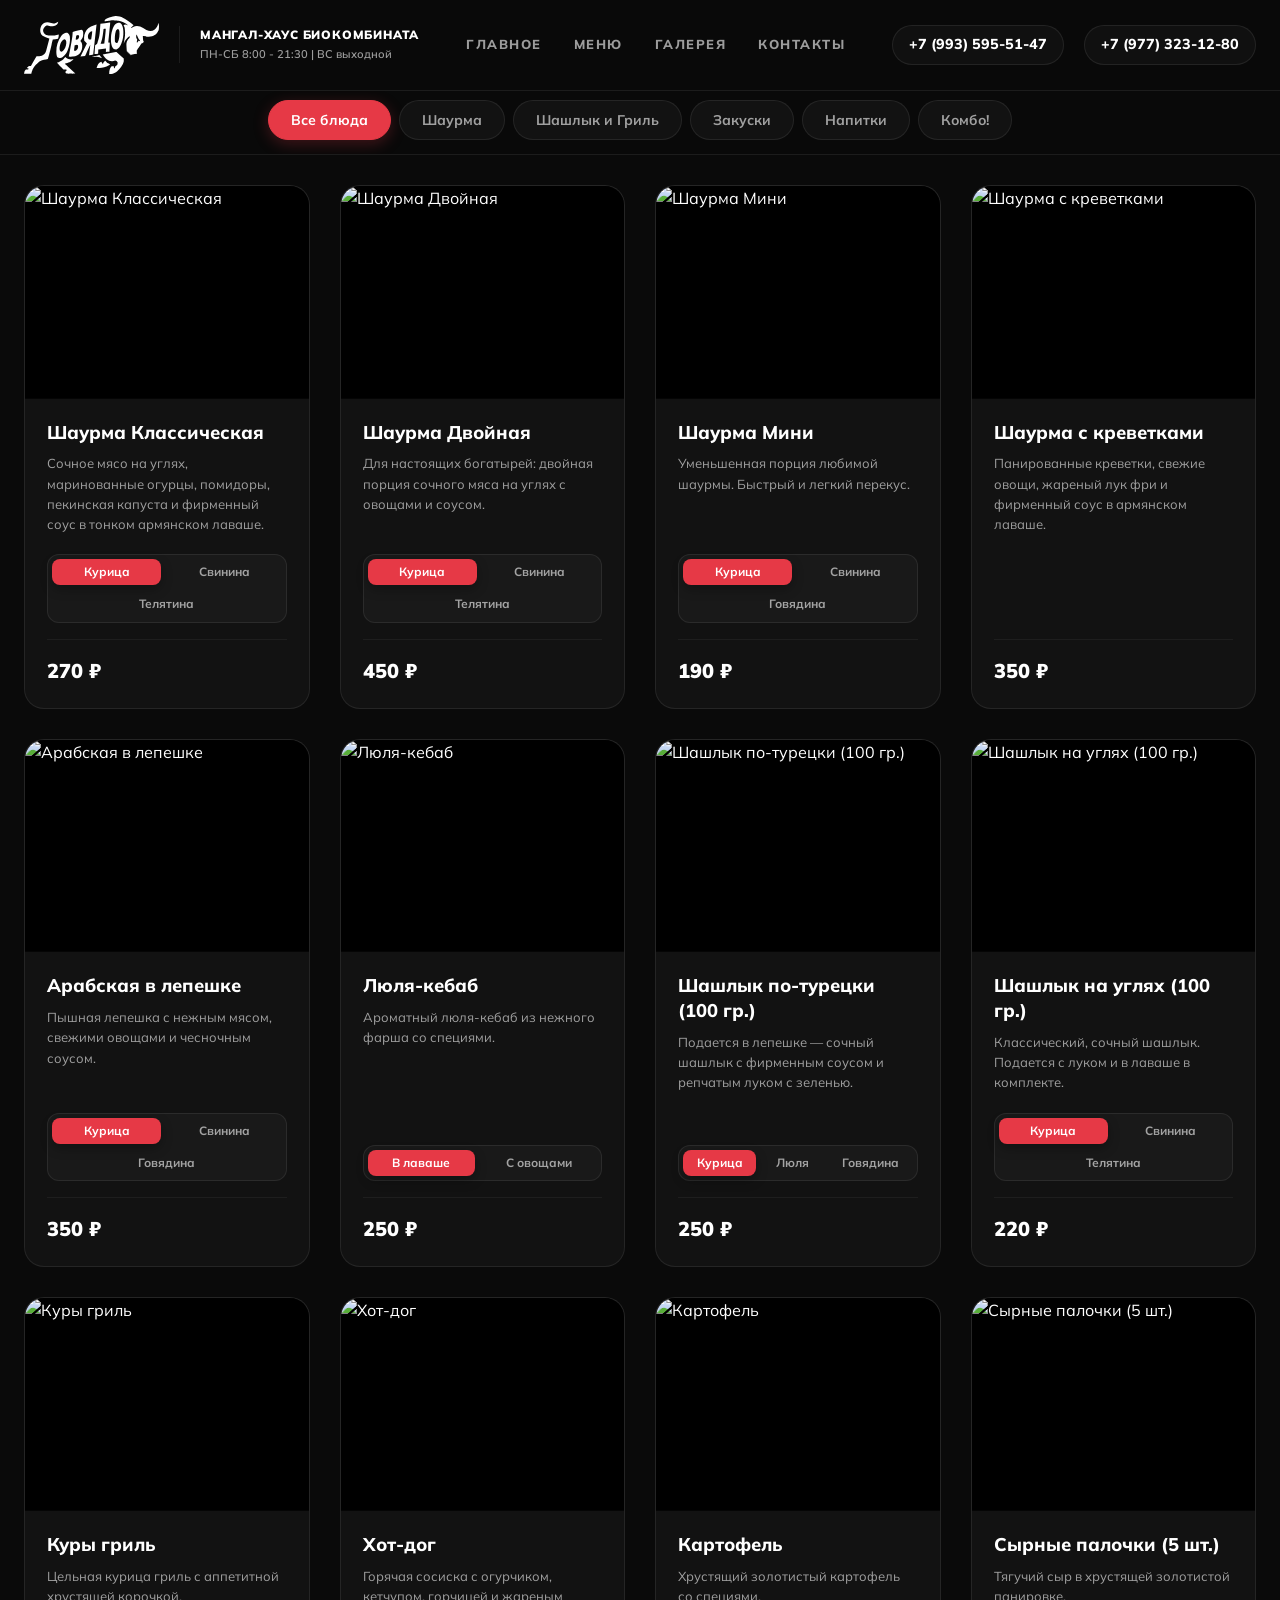
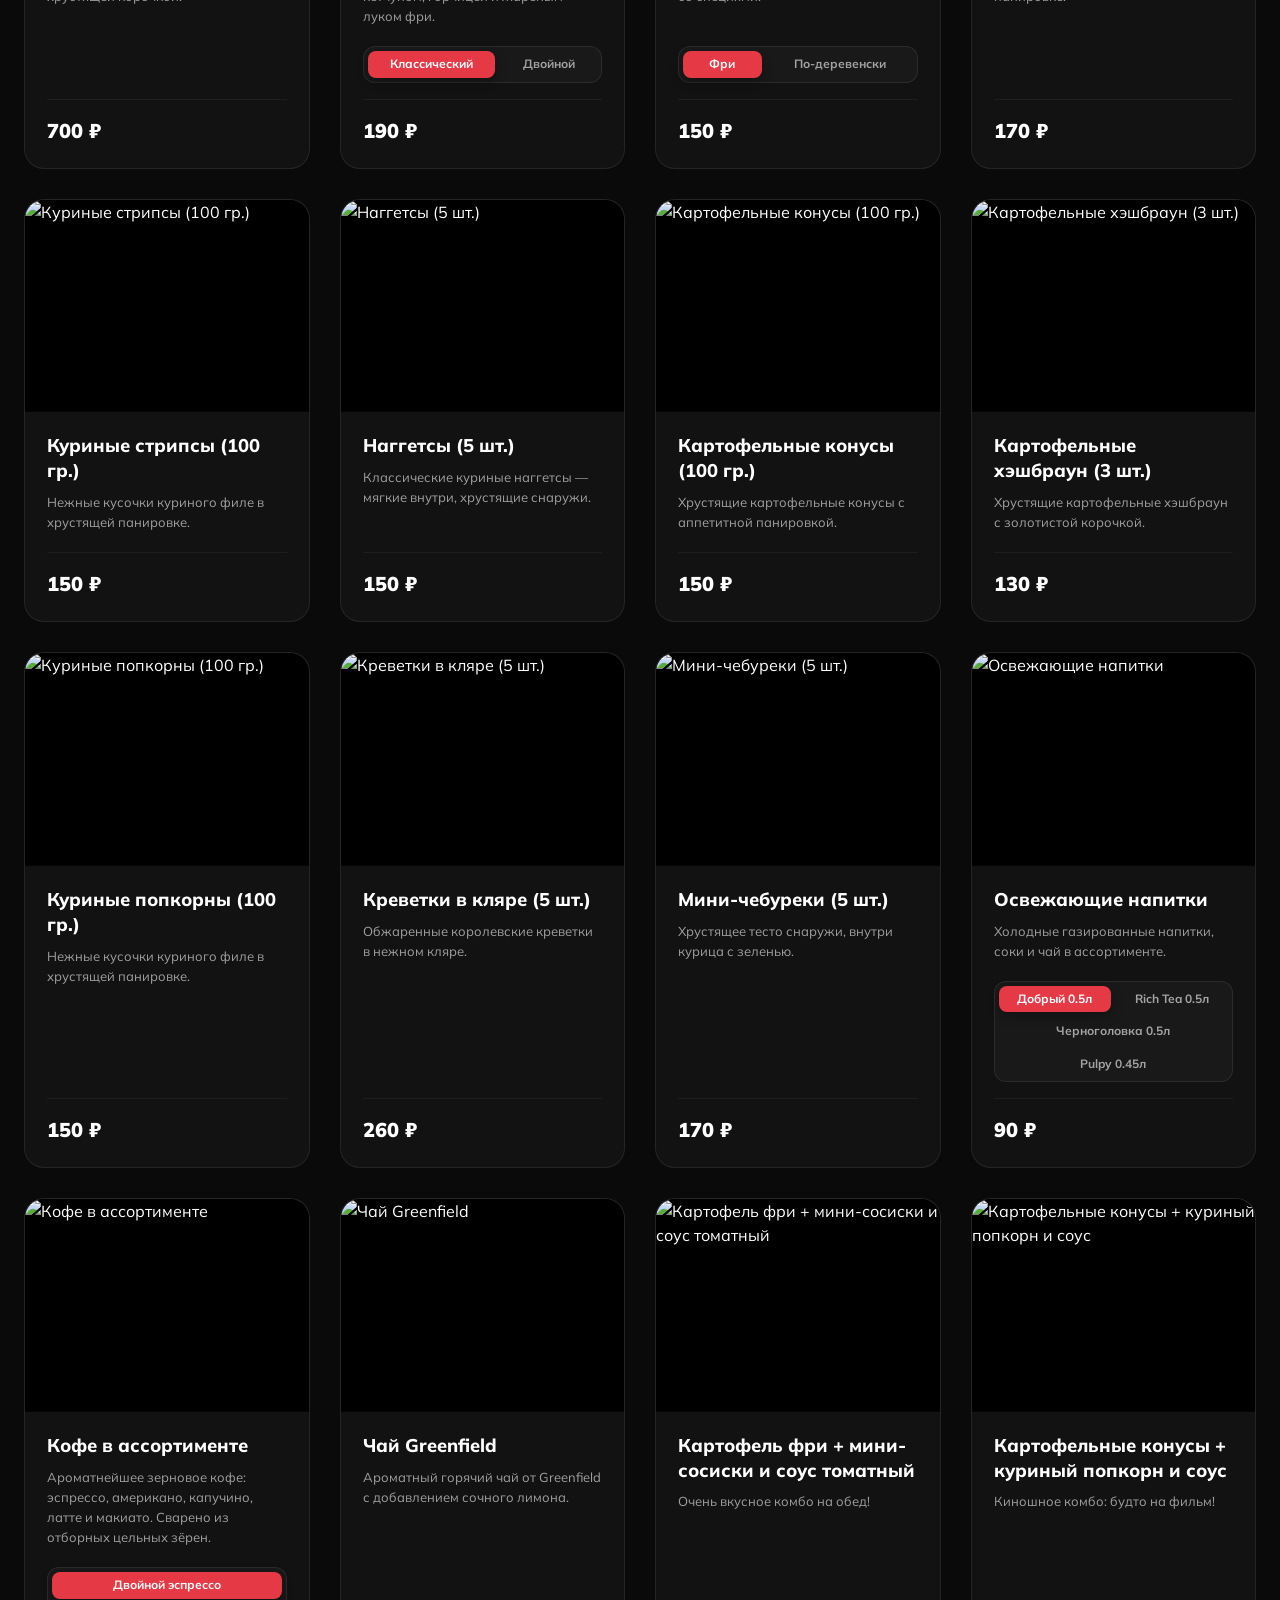
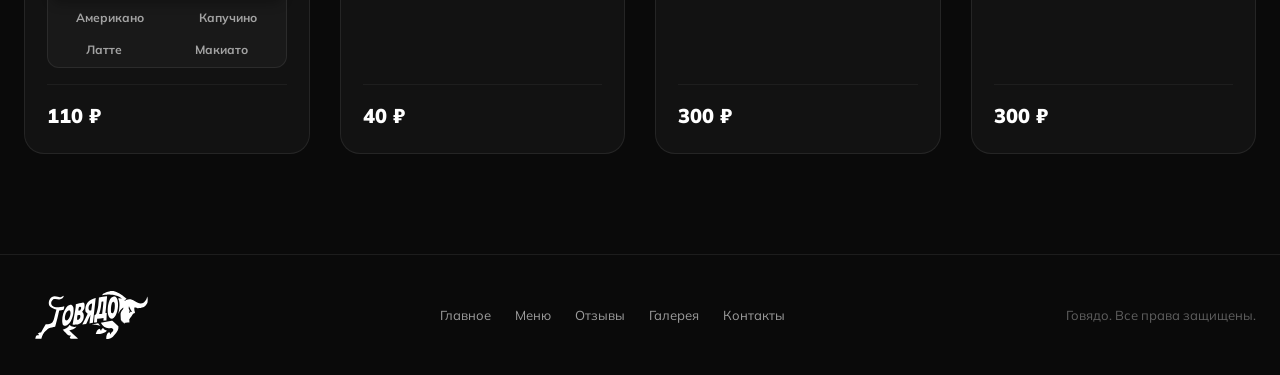
==== commit 2ca7cfee: "verchange" ====
--- a/menu.html
+++ b/menu.html
@@ -143,6 +143,6 @@
         </div>
     </footer>
 
-    <script src="assets/js/main.js?v=67.4"></script>
+    <script src="assets/js/main.js?v=68.4"></script>
 </body>
 </html>
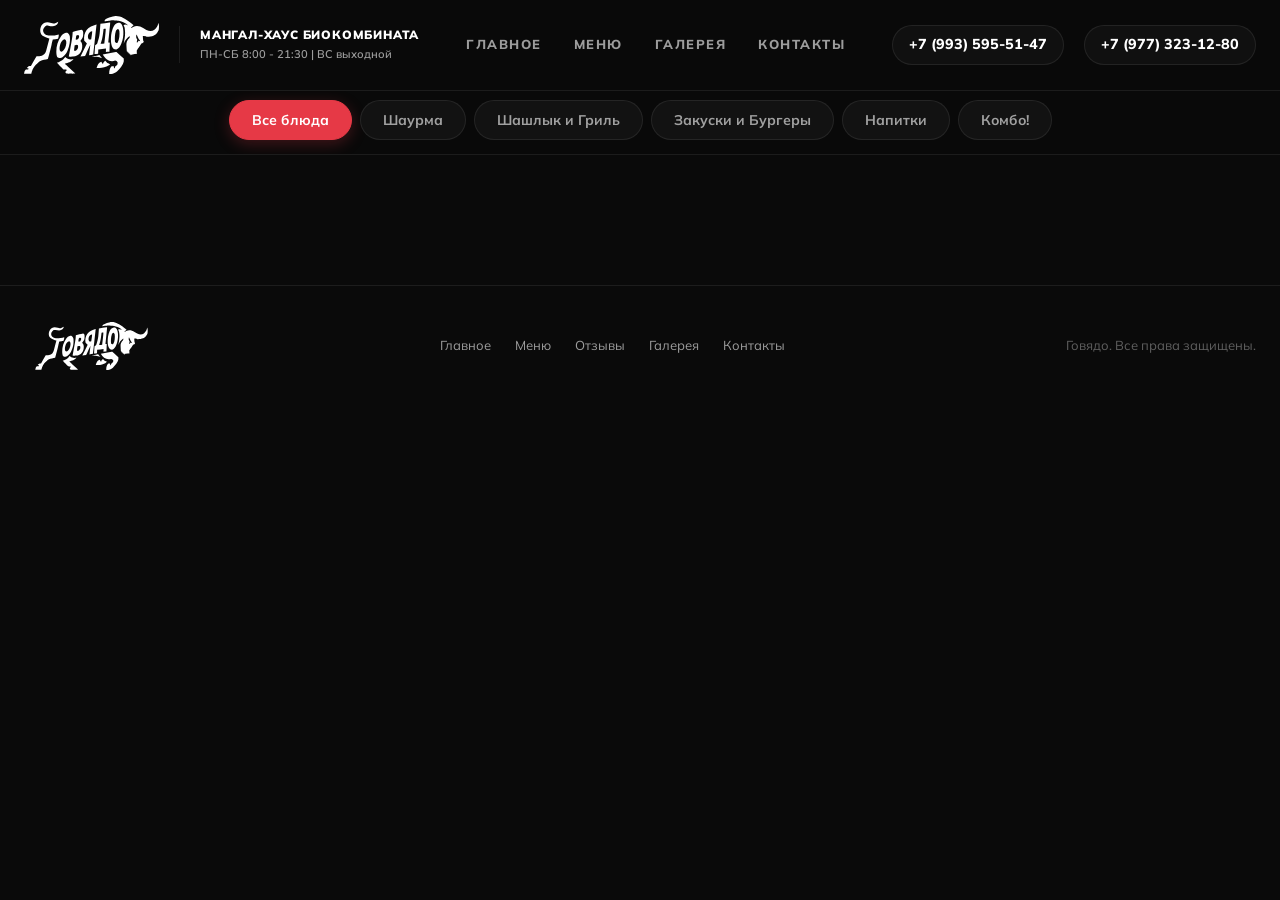
==== commit 9ae4c83b: "Update prices from photos and add new burger items to site and Yandex table Co-authored-by: arena-ag" ====
--- a/menu.html
+++ b/menu.html
@@ -66,7 +66,7 @@
             <button class="category-btn category-btn--active" data-category="all">Все блюда</button>
             <button class="category-btn" data-category="shawarma">Шаурма</button>
             <button class="category-btn" data-category="grill">Шашлык и Гриль</button>
-            <button class="category-btn" data-category="snacks">Закуски</button>
+            <button class="category-btn" data-category="snacks">Закуски и Бургеры</button>
             <button class="category-btn" data-category="drinks">Напитки</button>
             <button class="category-btn" data-category="combos">Комбо!</button>
         </div>
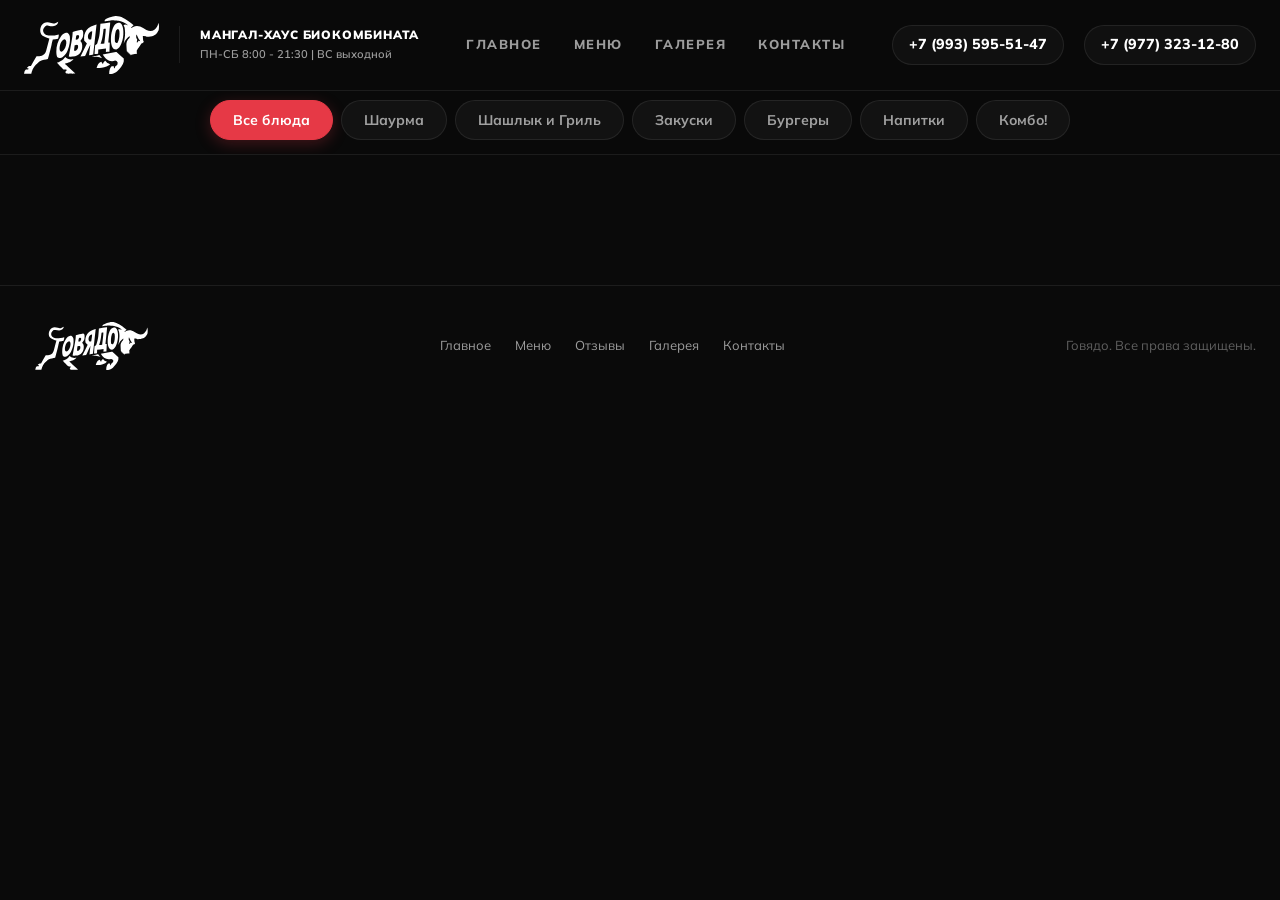
==== commit 9a93bec3: "Restore menu page navigation and burger filter" ====
--- a/menu.html
+++ b/menu.html
@@ -43,7 +43,7 @@
             
             <nav class="nav">
                 <a href="./" class="nav__link">Главное</a>
-                <a href="menu" class="nav__link">Меню</a>
+                <a href="menu.html" class="nav__link">Меню</a>
                 <a href="./#gallery" class="nav__link">Галерея</a>
                 <a href="./#contacts" class="nav__link">Контакты</a>
             </nav>
@@ -66,7 +66,8 @@
             <button class="category-btn category-btn--active" data-category="all">Все блюда</button>
             <button class="category-btn" data-category="shawarma">Шаурма</button>
             <button class="category-btn" data-category="grill">Шашлык и Гриль</button>
-            <button class="category-btn" data-category="snacks">Закуски и Бургеры</button>
+            <button class="category-btn" data-category="snacks">Закуски</button>
+            <button class="category-btn" data-category="burgers">Бургеры</button>
             <button class="category-btn" data-category="drinks">Напитки</button>
             <button class="category-btn" data-category="combos">Комбо!</button>
         </div>
@@ -133,7 +134,7 @@
                 </a>
                 <nav class="footer__nav">
                     <a href="./#hero">Главное</a>
-                    <a href="menu">Меню</a>
+                    <a href="menu.html">Меню</a>
                     <a href="./#reviews">Отзывы</a>
                     <a href="./#gallery">Галерея</a>
                     <a href="./#contacts">Контакты</a>
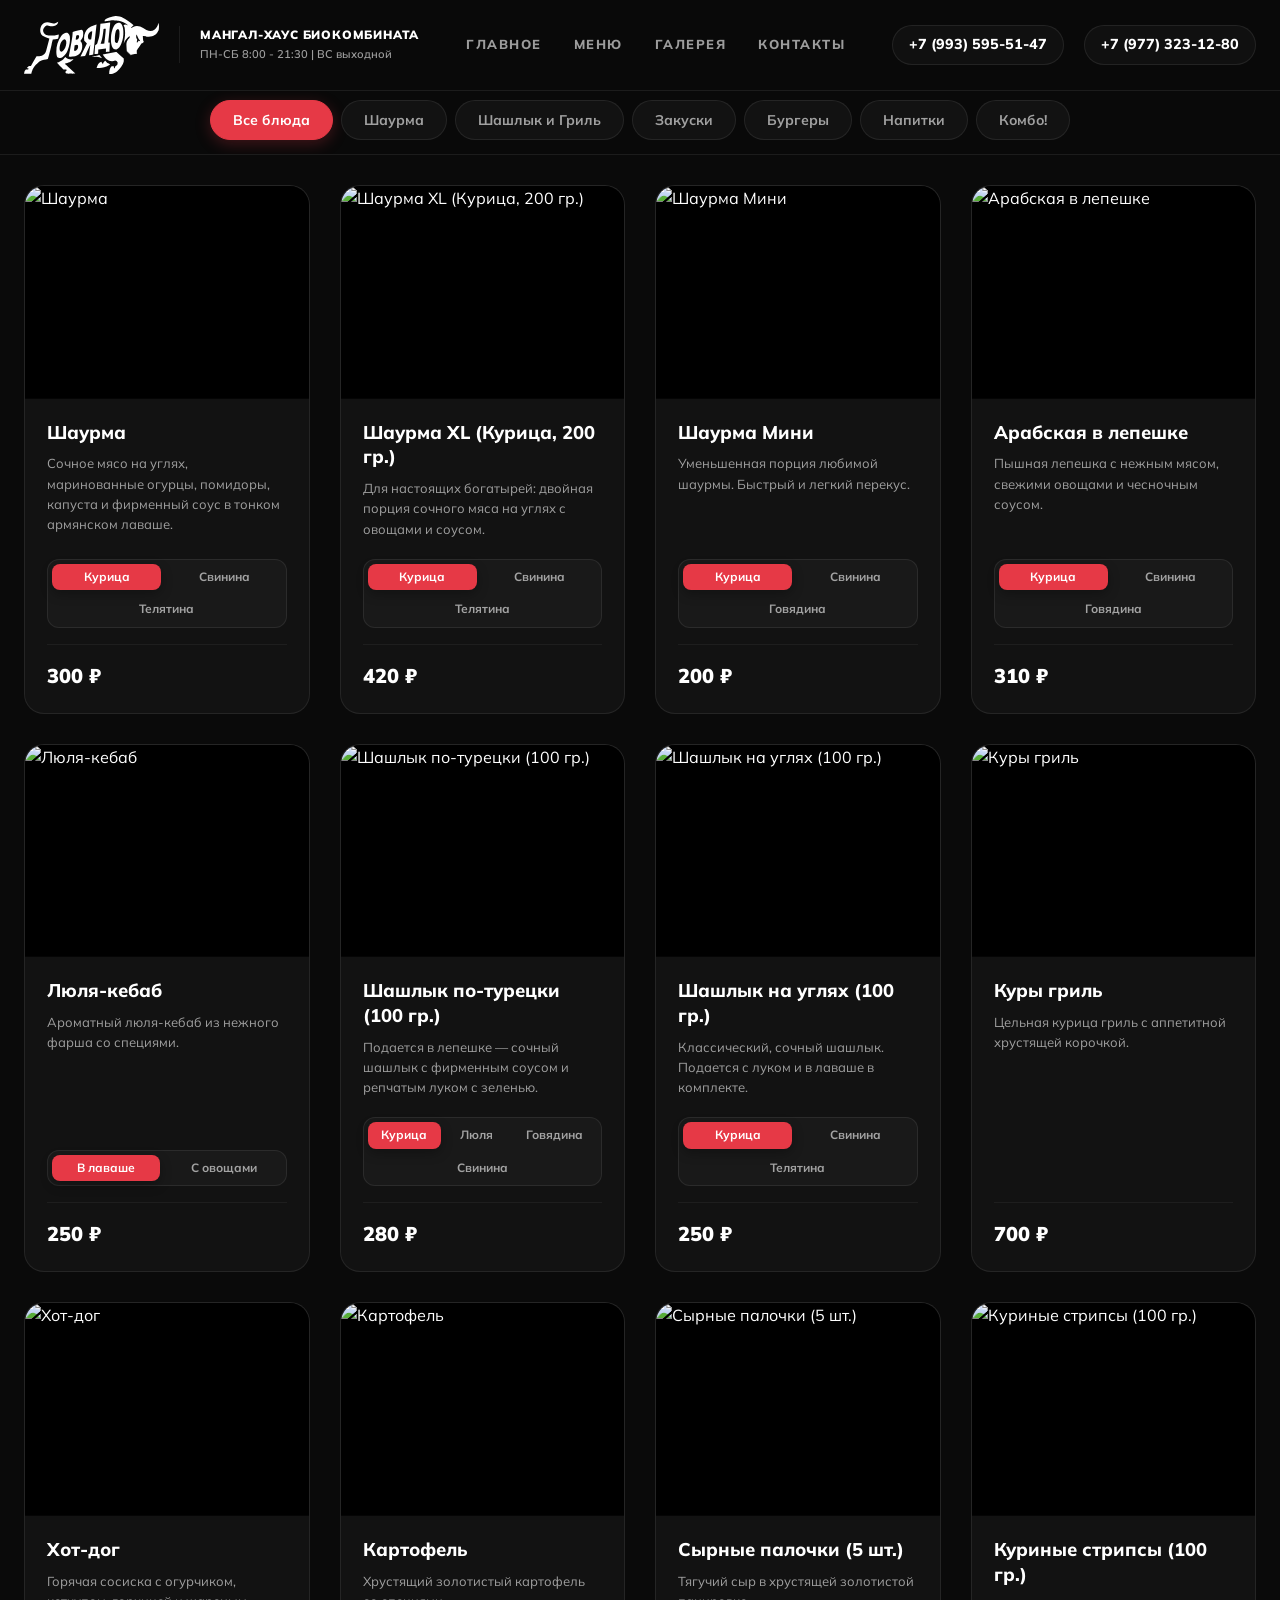
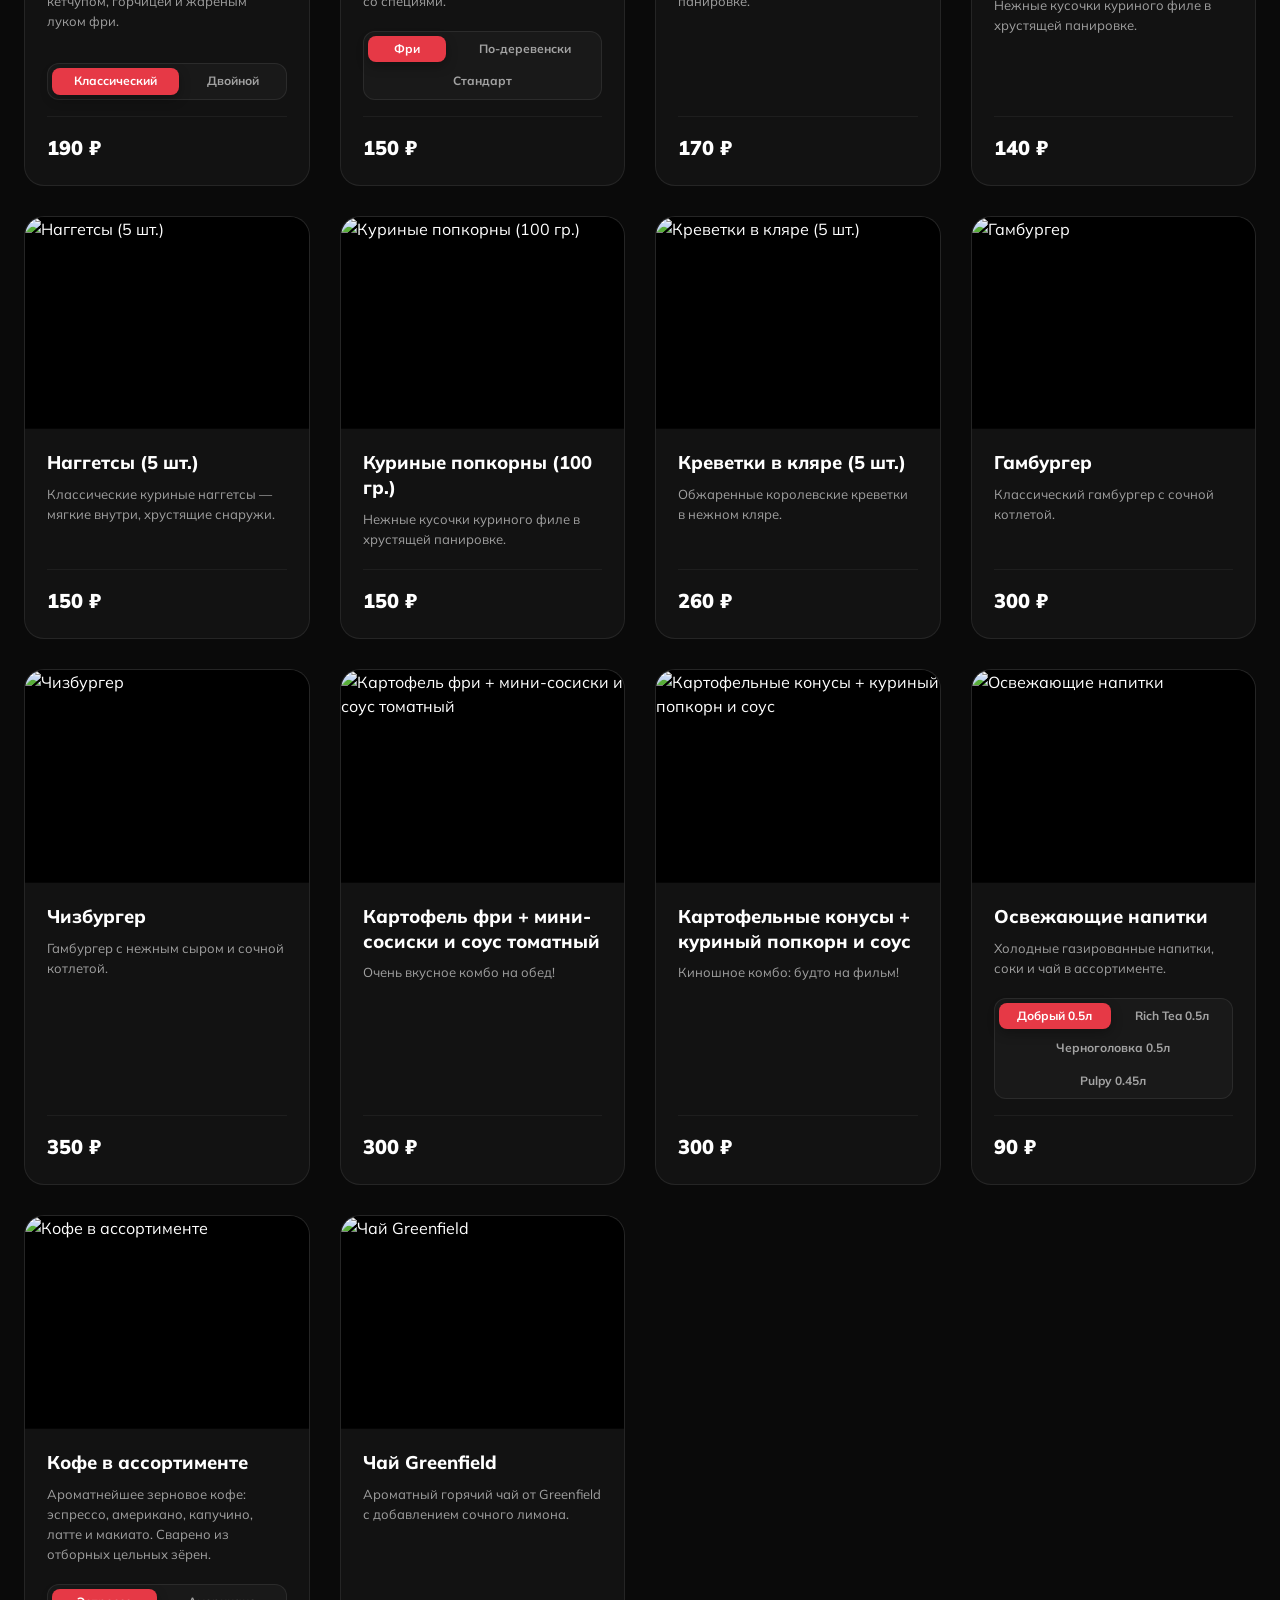
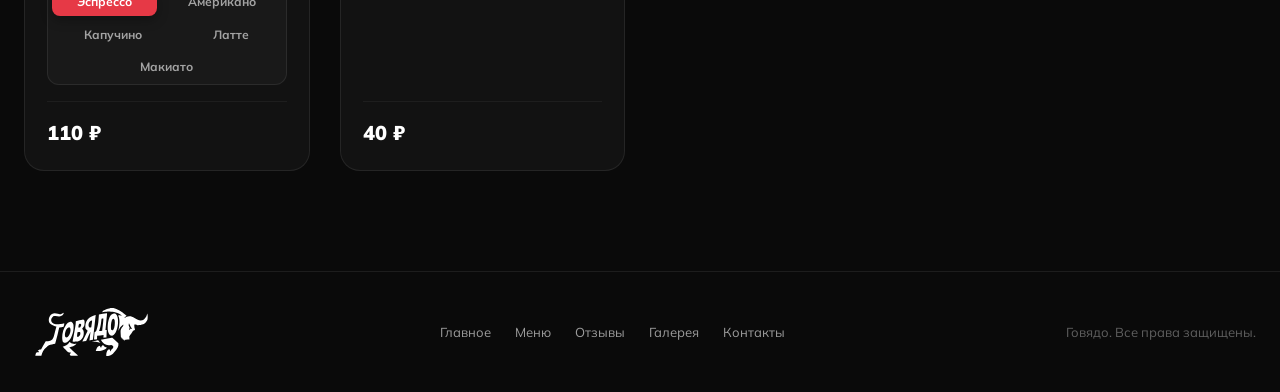
==== commit 21dd63e4: "Bust cache for fixed menu JavaScript" ====
--- a/menu.html
+++ b/menu.html
@@ -2,13 +2,16 @@
 <html lang="ru">
 <head>
     <meta charset="UTF-8">
+    <meta http-equiv="Cache-Control" content="no-cache, no-store, must-revalidate">
+    <meta http-equiv="Pragma" content="no-cache">
+    <meta http-equiv="Expires" content="0">
     <meta name="viewport" content="width=device-width, initial-scale=1.0, maximum-scale=5.0">
     <title>Меню - Говядо</title>
     <meta name="description" content="Выбирайте блюдо на вкус и звоните на +79773231280 или +79935955147.">
     <link rel="preconnect" href="https://fonts.googleapis.com">
     <link rel="preconnect" href="https://fonts.gstatic.com" crossorigin>
     <link href="https://fonts.googleapis.com/css2?family=Mulish:wght@400;500;600;700;800;900&display=swap" rel="stylesheet">
-    <link rel="stylesheet" href="assets/css/main.css?v=67.3">
+    <link rel="stylesheet" href="assets/css/main.css?v=20261110.2">
     <link rel="icon" type="image/svg+xml" href="favicon.svg">
 
     <!-- Yandex.Metrika counter -->
@@ -144,6 +147,6 @@
         </div>
     </footer>
 
-    <script src="assets/js/main.js?v=68.4"></script>
+    <script src="assets/js/main.js?v=20261110.3"></script>
 </body>
 </html>
